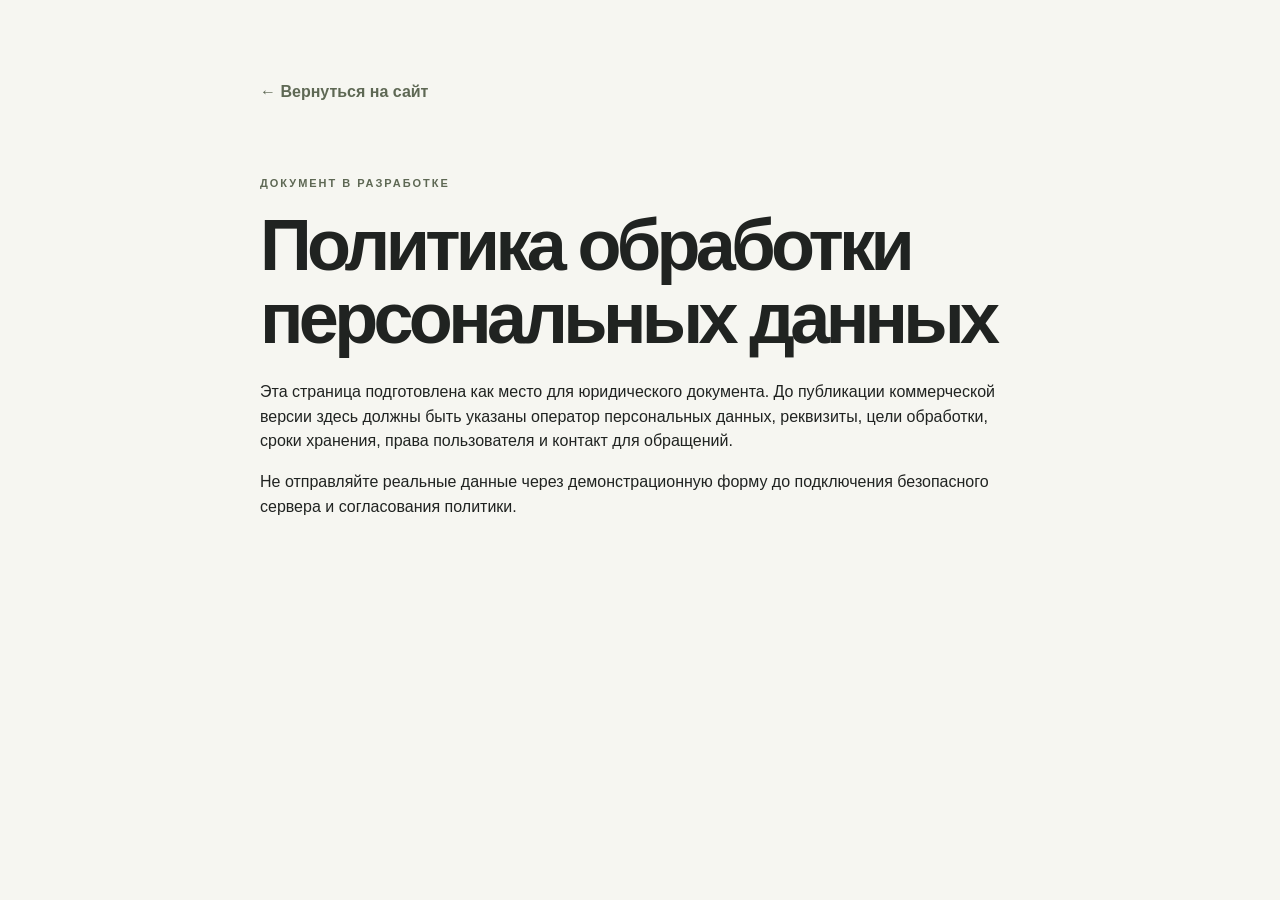
==== privacy.html @ ae1fdbef "Create architectural SIP house landing page" ====
<!doctype html><html lang="ru"><head><meta charset="UTF-8" /><meta name="viewport" content="width=device-width, initial-scale=1.0" /><title>Политика обработки данных — На Уровне MSK</title><link rel="stylesheet" href="style.css" /></head><body><main class="section-light" style="min-height:100vh;padding:70px 0"><div class="container" style="max-width:760px"><a class="text-link" href="index.html">← Вернуться на сайт</a><p class="eyebrow eyebrow-dark" style="margin-top:70px">ДОКУМЕНТ В РАЗРАБОТКЕ</p><h1 style="font-size:clamp(2.2rem,6vw,4.5rem)">Политика обработки персональных данных</h1><p>Эта страница подготовлена как место для юридического документа. До публикации коммерческой версии здесь должны быть указаны оператор персональных данных, реквизиты, цели обработки, сроки хранения, права пользователя и контакт для обращений.</p><p>Не отправляйте реальные данные через демонстрационную форму до подключения безопасного сервера и согласования политики.</p></div></main></body></html>
---- style.css ----
:root{--ink:#202321;--muted:#66706a;--paper:#f6f6f1;--sand:#e8e1d3;--olive:#7c876c;--olive-dark:#5e6854;--line:#d9ddd5;--dark:#202623}*{box-sizing:border-box}html{scroll-behavior:smooth}body{margin:0;color:var(--ink);background:var(--paper);font-family:'DM Sans',Arial,sans-serif;font-size:16px;line-height:1.55}a{color:inherit;text-decoration:none}button,input{font:inherit}button{cursor:pointer}h1,h2,h3,p{margin-top:0}h1,h2,h3,.brand strong{font-family:Manrope,Arial,sans-serif}h1{max-width:760px;margin-bottom:24px;font-size:clamp(2.65rem,6vw,5.8rem);line-height:1.02;letter-spacing:-.065em}h2{margin-bottom:18px;font-size:clamp(2rem,4vw,3.7rem);line-height:1.05;letter-spacing:-.055em}h3{margin-bottom:9px;line-height:1.2}.container{width:min(1160px,calc(100% - 48px));margin:auto}.site-header{position:sticky;top:0;z-index:10;background:rgba(246,246,241,.9);border-bottom:1px solid rgba(217,221,213,.75);backdrop-filter:blur(16px)}.header-inner{display:flex;align-items:center;gap:25px;min-height:78px}.brand{display:flex;align-items:center;gap:11px;margin-right:auto}.brand-mark{display:grid;place-items:center;width:38px;height:38px;border-radius:11px;background:var(--dark);color:#d9e0c9;font:800 20px Manrope}.brand strong{display:block;font-size:15px;letter-spacing:-.03em}.brand small{display:block;color:var(--muted);font-size:10px;letter-spacing:.08em;text-transform:uppercase}.main-nav{display:flex;align-items:center;gap:22px;color:#56615b;font-size:13px}.main-nav a{transition:color .2s}.main-nav a:hover{color:var(--ink)}.nav-phone{font-weight:700;color:var(--ink)!important}.button{display:inline-flex;align-items:center;justify-content:center;gap:12px;border:1px solid transparent;border-radius:999px;padding:15px 23px;font-weight:700;font-size:14px;transition:transform .2s,background .2s,color .2s}.button:hover{transform:translateY(-2px)}.button-small{padding:11px 15px;font-size:12px}.button-primary{background:var(--olive);color:#fff}.button-primary:hover{background:var(--olive-dark)}.button-ghost{border-color:rgba(255,255,255,.34);color:#fff}.button-ghost:hover{background:#fff;color:var(--dark)}.button-dark{background:var(--dark);color:#fff}.button-dark:hover{background:#3d4a43}.button-back{border:0;background:transparent;color:var(--muted);padding:12px 4px}.menu-toggle{display:none;border:0;background:none;color:var(--ink);font-weight:700}.section-dark{color:#f9fbf4;background:var(--dark)}.section-light{background:var(--paper)}.section-sand{background:var(--sand)}section{padding:110px 0}.eyebrow{margin-bottom:17px;color:#bdc9a8;font-size:11px;font-weight:700;letter-spacing:.18em}.eyebrow-dark{color:var(--olive-dark)}.hero{padding:70px 0 64px;overflow:hidden}.hero-grid{display:grid;grid-template-columns:minmax(0,1fr) minmax(360px,.86fr);align-items:center;gap:65px}.hero-text{max-width:550px;color:#bfc8c0;font-size:18px}.hero-actions{display:flex;flex-wrap:wrap;gap:12px;margin:34px 0 45px}.hero-notes{display:flex;flex-wrap:wrap;gap:18px;color:#c4cdc3;font-size:12px}.hero-notes span{display:flex;align-items:center;gap:8px}.hero-notes i{display:grid;place-items:center;width:27px;height:27px;border:1px solid #69736d;border-radius:50%;color:#dbe2c9;font-style:normal;font-size:10px}.hero-art{position:relative;min-height:515px;border-radius:27px;background:linear-gradient(135deg,#9ba895 0%,#d8d9c8 55%,#ece7d8 100%);overflow:hidden}.sun{position:absolute;top:60px;right:66px;width:120px;height:120px;border-radius:50%;background:#d9c78f;opacity:.75}.ground{position:absolute;right:-15%;bottom:-15%;width:135%;height:54%;background:#6b7865;transform:rotate(-9deg)}.house{position:absolute;z-index:1;background:#f2efe5;box-shadow:17px 16px 0 rgba(48,61,51,.12)}.house span{position:absolute;display:block;background:#7d8e7c}.house-back{right:32px;bottom:170px;width:210px;height:135px;transform:skewY(-10deg)}.house-back:before{content:"";position:absolute;top:-63px;left:-13px;border-left:125px solid transparent;border-right:125px solid transparent;border-bottom:75px solid #4d5b50}.house-back span:first-child{width:42px;height:70px;left:28px;bottom:0;background:#7f947d}.house-back span:last-child{width:49px;height:48px;right:30px;bottom:22px;background:#6c7d71}.house-front{left:34px;bottom:107px;width:300px;height:190px;transform:skewY(-8deg)}.house-front:before{content:"";position:absolute;top:-91px;left:-26px;border-left:176px solid transparent;border-right:176px solid transparent;border-bottom:105px solid #39473d}.house-front span:first-child{left:32px;bottom:26px;width:84px;height:87px;background:#6e826d;border:10px solid #efece1}.house-front span:nth-child(2){right:37px;bottom:23px;width:57px;height:112px;background:#b6a98c}.house-front span:last-child{left:145px;bottom:0;width:47px;height:82px;background:#536356}.art-caption{position:absolute;z-index:2;bottom:26px;left:28px;color:#eff2e7;font-size:11px;letter-spacing:.08em;text-transform:uppercase}.art-caption b{color:#fff;font-size:14px;letter-spacing:0;text-transform:none}.intro-grid,.section-head,.calculator-grid,.tech-grid,.faq-grid,.final-grid{display:grid;grid-template-columns:1fr 1fr;gap:80px}.intro-grid{align-items:end}.intro-lead{max-width:470px;color:var(--muted);font-size:20px;line-height:1.5}.text-link{display:inline-flex;gap:12px;margin-top:10px;color:var(--olive-dark);font-weight:700}.section-head{align-items:end;margin-bottom:42px}.section-note{max-width:390px;margin-bottom:0;color:var(--muted);font-size:14px}.filter-bar{display:flex;flex-wrap:wrap;gap:8px;margin-bottom:24px}.filter{border:1px solid var(--line);border-radius:999px;padding:10px 15px;background:transparent;color:var(--muted);font-size:13px}.filter.active,.filter:hover{border-color:var(--dark);background:var(--dark);color:#fff}.project-grid{display:grid;grid-template-columns:repeat(3,1fr);gap:18px}.project-card{border:1px solid var(--line);border-radius:18px;overflow:hidden;background:#fdfdf9}.project-card.is-hidden{display:none}.project-visual{position:relative;height:270px;overflow:hidden}.visual-a{background:linear-gradient(140deg,#bac5ae,#dfe4d8)}.visual-b{background:linear-gradient(140deg,#c9c0aa,#e4ded1)}.visual-c{background:linear-gradient(140deg,#aeb9b7,#d7ddd3)}.visual-label{position:absolute;z-index:2;top:18px;left:19px;color:#314036;font-size:10px;font-weight:700;letter-spacing:.12em;text-transform:uppercase}.mini-house{position:absolute;right:27px;bottom:18px;width:200px;height:130px;background:#eeeadd;box-shadow:13px 12px 0 rgba(47,62,51,.1)}.mini-house:before{content:"";position:absolute;left:-18px;top:-57px;border-left:118px solid transparent;border-right:118px solid transparent;border-bottom:68px solid #566556}.mini-house b{position:absolute;bottom:0;left:26px;width:51px;height:68px;background:#839680;border:8px solid #ede9dc}.mini-house i{position:absolute;right:25px;bottom:20px;width:50px;height:48px;background:#c4b69b}.visual-b .mini-house:before{border-bottom-color:#8d7764}.visual-c .mini-house:before{border-bottom-color:#475b5a}.project-body{padding:21px}.project-meta{display:flex;gap:13px;margin-bottom:10px;color:var(--olive-dark);font-size:11px;font-weight:700;text-transform:uppercase}.project-body p{min-height:69px;color:var(--muted);font-size:14px}.outline-button{border:1px solid var(--line);border-radius:999px;padding:10px 14px;background:transparent;color:var(--ink);font-size:13px;font-weight:700}.outline-button:hover{border-color:var(--ink);background:var(--ink);color:#fff}.catalog-hint{margin:23px 0 0;color:#7b8178;font-size:12px}.calculator-grid{align-items:start;gap:90px}.calculator-intro>p:not(.eyebrow){max-width:450px;color:#60665d;font-size:17px}.trust-line{display:flex;align-items:center;gap:10px;margin-top:35px;color:#68705f;font-size:13px}.trust-icon{display:grid;place-items:center;width:25px;height:25px;border-radius:50%;background:var(--olive);color:#fff}.quiz-card{padding:29px;border-radius:22px;background:#fbfbf7;box-shadow:0 20px 55px rgba(71,71,54,.11)}.quiz-top{display:flex;justify-content:space-between;margin-bottom:12px;color:#7c827a;font-size:12px;font-weight:700}.progress{height:4px;margin-bottom:34px;border-radius:4px;background:#e4e6dc}.progress span{display:block;width:16.66%;height:100%;border-radius:4px;background:var(--olive);transition:width .3s}.quiz-step{display:none;border:0;padding:0;margin:0}.quiz-step.active{display:block;animation:fade .25s ease}.quiz-step legend{margin-bottom:23px;font:700 clamp(1.3rem,2.5vw,1.65rem) Manrope;letter-spacing:-.04em}.choice-grid{display:grid;grid-template-columns:repeat(2,1fr);gap:9px}.choice-grid label{position:relative}.choice-grid input{position:absolute;opacity:0}.choice-grid span{display:block;padding:15px;border:1px solid var(--line);border-radius:12px;color:#59625a;font-size:13px;cursor:pointer}.choice-grid input:checked+span,.choice-grid span:hover{border-color:var(--olive);background:#eef1e8;color:var(--ink)}.field-label{display:block;margin:0 0 6px;color:#687069;font-size:12px}.field{width:100%;margin-bottom:15px;border:1px solid var(--line);border-radius:11px;padding:13px;background:#fff;outline:none}.field:focus{border-color:var(--olive);box-shadow:0 0 0 3px #e3e9da}.consent{display:flex;gap:8px;color:#737b71;font-size:11px}.consent input{margin-top:3px;accent-color:var(--olive)}.quiz-actions{display:flex;align-items:center;gap:15px;margin-top:28px}.quiz-error{min-height:17px;margin:13px 0 0;color:#a14636;font-size:12px}.form-note{display:none;margin-top:17px;padding:13px;border-radius:10px;background:#e8efdf;color:#526447;font-size:12px}.advantage-grid{display:grid;grid-template-columns:repeat(3,1fr);gap:18px}.advantages{padding-bottom:115px}.advantages .section-note{color:#b9c2b8}.advantage-grid article{padding:28px 0;border-top:1px solid #58635a}.advantage-grid article>span{color:#bccba4;font-size:12px;font-weight:700}.advantage-grid h3{margin-top:49px;font-size:22px}.advantage-grid p{max-width:290px;color:#b8c1b8;font-size:14px}.tech-grid{align-items:center}.tech-visual{position:relative;min-height:415px;border-radius:24px;background:#dbe0d4;overflow:hidden}.tech-visual:before{content:"";position:absolute;left:12%;bottom:-31%;width:80%;height:80%;border-radius:50%;background:#c2ccb7}.panel-stack{position:absolute;z-index:1;top:102px;left:21%;width:56%;height:160px;transform:skewY(-9deg) rotate(-5deg)}.panel-stack span{position:absolute;left:0;width:100%;height:100%;border:11px solid #f4f0e2;background:#879b81;box-shadow:12px 12px 0 rgba(72,86,73,.15)}.panel-stack span:nth-child(2){left:18px;top:18px;background:#e1d6bc;z-index:-1}.panel-stack span:nth-child(3){left:36px;top:36px;background:#73846f;z-index:-2}.tech-visual p{position:absolute;z-index:2;bottom:24px;left:27px;color:#4d5f4e;font-size:11px;text-transform:uppercase;letter-spacing:.12em}.tech-visual p b{font-size:15px;letter-spacing:0;text-transform:none}.tech-copy>p:not(.eyebrow){max-width:510px;color:var(--muted);font-size:17px}.tech-list{margin-top:30px}.tech-list>div{display:flex;gap:18px;padding:17px 0;border-top:1px solid var(--line)}.tech-list b{color:var(--olive-dark);font-size:12px}.tech-list span{display:grid;gap:3px;color:var(--muted);font-size:13px}.tech-list strong{color:var(--ink)}.step-list{display:grid;grid-template-columns:repeat(3,1fr);gap:0;border-top:1px solid var(--line)}.step-list li{display:flex;gap:15px;min-height:150px;padding:24px 25px 24px 0;border-bottom:1px solid var(--line);list-style:none}.step-list span{color:var(--olive-dark);font-size:12px;font-weight:700}.step-list h3{font-size:18px}.step-list p{margin:0;color:var(--muted);font-size:13px}.faq-grid{align-items:start}.faq-grid>div>p:not(.eyebrow){max-width:400px;color:#686f66}.accordion details{border-top:1px solid #c9c8bc;padding:20px 0}.accordion details:last-child{border-bottom:1px solid #c9c8bc}.accordion summary{cursor:pointer;font:700 17px Manrope;list-style:none}.accordion summary::-webkit-details-marker{display:none}.accordion summary:after{float:right;content:'+';font-size:22px;font-weight:400;color:var(--olive-dark)}.accordion details[open] summary:after{content:'−'}.accordion details p{max-width:590px;margin:13px 25px 0 0;color:#656c62;font-size:14px}.final-cta{padding:75px 0}.final-grid{align-items:center}.final-grid h2{max-width:700px}.final-grid .button{justify-self:end}.site-footer{padding:66px 0 23px;background:#151a17;color:#e8eee5}.footer-grid{display:grid;grid-template-columns:1.5fr .7fr .9fr;gap:70px;padding-bottom:55px}.brand-footer{margin-bottom:20px}.footer-note{max-width:320px;margin:0;color:#89938b;font-size:12px}.footer-title{margin-bottom:15px;color:#aab7a7;font-size:11px;font-weight:700;letter-spacing:.1em;text-transform:uppercase}.footer-grid>div>a:not(.brand){display:block;margin:8px 0;color:#d6ddd4;font-size:13px}.footer-bottom{display:flex;justify-content:space-between;padding-top:20px;border-top:1px solid #344139;color:#7f8c81;font-size:11px}.modal{position:fixed;z-index:30;inset:0;display:none;place-items:center;padding:24px;background:rgba(25,31,27,.7)}.modal.open{display:grid}.modal-panel{position:relative;width:min(100%,500px);padding:43px;border-radius:20px;background:var(--paper);box-shadow:0 20px 80px #1118}.modal-panel p:not(.eyebrow){color:var(--muted);font-size:15px}.modal-close{position:absolute;top:13px;right:17px;border:0;background:none;color:var(--muted);font-size:30px}.modal:target{display:grid}@keyframes fade{from{opacity:0;transform:translateY(5px)}to{opacity:1;transform:none}}@media(max-width:900px){.main-nav{gap:13px}.main-nav a{font-size:12px}.header-cta{display:none}.hero-grid,.intro-grid,.section-head,.calculator-grid,.tech-grid,.faq-grid,.final-grid{grid-template-columns:1fr;gap:35px}.hero{padding-top:55px}.hero-art{min-height:410px}.project-grid{grid-template-columns:repeat(2,1fr)}.project-card:last-child{grid-column:span 2}.advantage-grid{grid-template-columns:1fr 1fr}.step-list{grid-template-columns:1fr 1fr}.footer-grid{grid-template-columns:1.2fr 1fr 1fr;gap:30px}.final-grid .button{justify-self:start}}@media(max-width:650px){.container{width:min(100% - 32px,1160px)}section{padding:75px 0}.header-inner{min-height:66px}.menu-toggle{display:block;order:3}.main-nav{position:absolute;display:none;top:66px;left:0;right:0;flex-direction:column;align-items:stretch;gap:0;padding:10px 16px 17px;border-bottom:1px solid var(--line);background:var(--paper)}.main-nav.open{display:flex}.main-nav a{padding:12px 0}.hero{padding:43px 0 32px}.hero-grid{gap:30px}.hero-text{font-size:16px}.hero-actions{margin:28px 0 32px}.hero-actions .button{width:100%}.hero-art{min-height:340px}.house-front{left:15px;bottom:77px;transform:scale(.76) skewY(-8deg);transform-origin:left bottom}.house-back{right:0;bottom:126px;transform:scale(.68) skewY(-10deg);transform-origin:right bottom}.art-caption{left:18px;bottom:18px}.intro-lead{font-size:17px}.section-head{gap:15px;margin-bottom:28px}.project-grid{grid-template-columns:1fr}.project-card:last-child{grid-column:auto}.project-visual{height:235px}.choice-grid{grid-template-columns:1fr}.quiz-card{padding:22px}.advantage-grid,.step-list{grid-template-columns:1fr}.advantage-grid article h3{margin-top:25px}.step-list li{min-height:auto;padding:19px 0}.tech-visual{min-height:300px}.footer-grid{grid-template-columns:1fr 1fr;gap:30px}.footer-grid>div:first-child{grid-column:span 2}.footer-bottom{display:grid;gap:8px}.modal-panel{padding:31px 24px}}
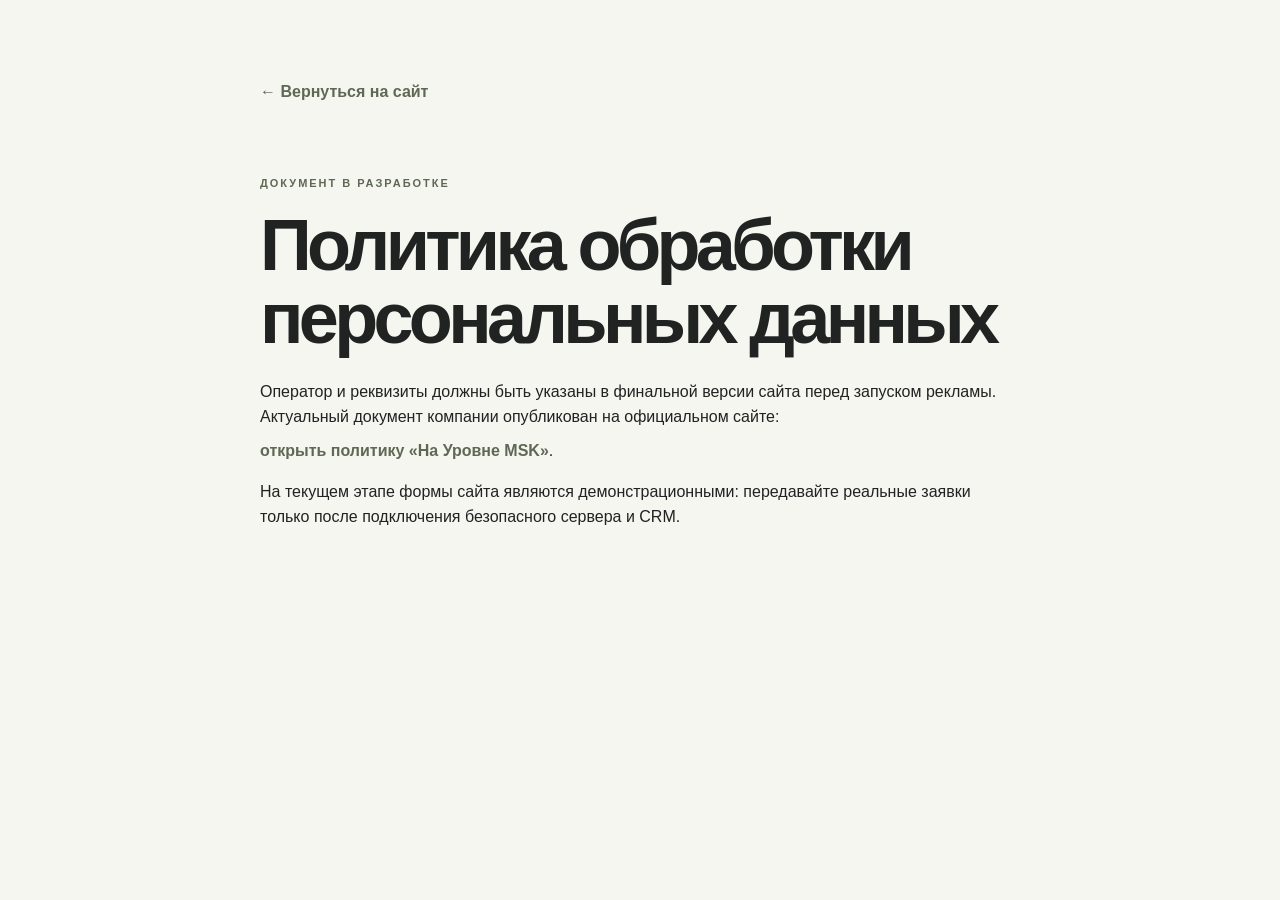
==== commit 3028b369: "Use verified company details and refine hero message" ====
--- a/privacy.html
+++ b/privacy.html
@@ -1 +1 @@
-<!doctype html><html lang="ru"><head><meta charset="UTF-8" /><meta name="viewport" content="width=device-width, initial-scale=1.0" /><title>Политика обработки данных — На Уровне MSK</title><link rel="stylesheet" href="style.css" /></head><body><main class="section-light" style="min-height:100vh;padding:70px 0"><div class="container" style="max-width:760px"><a class="text-link" href="index.html">← Вернуться на сайт</a><p class="eyebrow eyebrow-dark" style="margin-top:70px">ДОКУМЕНТ В РАЗРАБОТКЕ</p><h1 style="font-size:clamp(2.2rem,6vw,4.5rem)">Политика обработки персональных данных</h1><p>Эта страница подготовлена как место для юридического документа. До публикации коммерческой версии здесь должны быть указаны оператор персональных данных, реквизиты, цели обработки, сроки хранения, права пользователя и контакт для обращений.</p><p>Не отправляйте реальные данные через демонстрационную форму до подключения безопасного сервера и согласования политики.</p></div></main></body></html>
+<!doctype html><html lang="ru"><head><meta charset="UTF-8" /><meta name="viewport" content="width=device-width, initial-scale=1.0" /><title>Политика обработки данных — На Уровне MSK</title><link rel="stylesheet" href="style.css" /></head><body><main class="section-light" style="min-height:100vh;padding:70px 0"><div class="container" style="max-width:760px"><a class="text-link" href="index.html">← Вернуться на сайт</a><p class="eyebrow eyebrow-dark" style="margin-top:70px">ДОКУМЕНТ В РАЗРАБОТКЕ</p><h1 style="font-size:clamp(2.2rem,6vw,4.5rem)">Политика обработки персональных данных</h1><p>Оператор и реквизиты должны быть указаны в финальной версии сайта перед запуском рекламы. Актуальный документ компании опубликован на официальном сайте: <a class="text-link" href="https://naurovne.msk.ru/politika">открыть политику «На Уровне MSK»</a>.</p><p>На текущем этапе формы сайта являются демонстрационными: передавайте реальные заявки только после подключения безопасного сервера и CRM.</p></div></main></body></html>
--- a/style.css
+++ b/style.css
@@ -1 +1 @@
-:root{--ink:#202321;--muted:#66706a;--paper:#f6f6f1;--sand:#e8e1d3;--olive:#7c876c;--olive-dark:#5e6854;--line:#d9ddd5;--dark:#202623}*{box-sizing:border-box}html{scroll-behavior:smooth}body{margin:0;color:var(--ink);background:var(--paper);font-family:'DM Sans',Arial,sans-serif;font-size:16px;line-height:1.55}a{color:inherit;text-decoration:none}button,input{font:inherit}button{cursor:pointer}h1,h2,h3,p{margin-top:0}h1,h2,h3,.brand strong{font-family:Manrope,Arial,sans-serif}h1{max-width:760px;margin-bottom:24px;font-size:clamp(2.65rem,6vw,5.8rem);line-height:1.02;letter-spacing:-.065em}h2{margin-bottom:18px;font-size:clamp(2rem,4vw,3.7rem);line-height:1.05;letter-spacing:-.055em}h3{margin-bottom:9px;line-height:1.2}.container{width:min(1160px,calc(100% - 48px));margin:auto}.site-header{position:sticky;top:0;z-index:10;background:rgba(246,246,241,.9);border-bottom:1px solid rgba(217,221,213,.75);backdrop-filter:blur(16px)}.header-inner{display:flex;align-items:center;gap:25px;min-height:78px}.brand{display:flex;align-items:center;gap:11px;margin-right:auto}.brand-mark{display:grid;place-items:center;width:38px;height:38px;border-radius:11px;background:var(--dark);color:#d9e0c9;font:800 20px Manrope}.brand strong{display:block;font-size:15px;letter-spacing:-.03em}.brand small{display:block;color:var(--muted);font-size:10px;letter-spacing:.08em;text-transform:uppercase}.main-nav{display:flex;align-items:center;gap:22px;color:#56615b;font-size:13px}.main-nav a{transition:color .2s}.main-nav a:hover{color:var(--ink)}.nav-phone{font-weight:700;color:var(--ink)!important}.button{display:inline-flex;align-items:center;justify-content:center;gap:12px;border:1px solid transparent;border-radius:999px;padding:15px 23px;font-weight:700;font-size:14px;transition:transform .2s,background .2s,color .2s}.button:hover{transform:translateY(-2px)}.button-small{padding:11px 15px;font-size:12px}.button-primary{background:var(--olive);color:#fff}.button-primary:hover{background:var(--olive-dark)}.button-ghost{border-color:rgba(255,255,255,.34);color:#fff}.button-ghost:hover{background:#fff;color:var(--dark)}.button-dark{background:var(--dark);color:#fff}.button-dark:hover{background:#3d4a43}.button-back{border:0;background:transparent;color:var(--muted);padding:12px 4px}.menu-toggle{display:none;border:0;background:none;color:var(--ink);font-weight:700}.section-dark{color:#f9fbf4;background:var(--dark)}.section-light{background:var(--paper)}.section-sand{background:var(--sand)}section{padding:110px 0}.eyebrow{margin-bottom:17px;color:#bdc9a8;font-size:11px;font-weight:700;letter-spacing:.18em}.eyebrow-dark{color:var(--olive-dark)}.hero{padding:70px 0 64px;overflow:hidden}.hero-grid{display:grid;grid-template-columns:minmax(0,1fr) minmax(360px,.86fr);align-items:center;gap:65px}.hero-text{max-width:550px;color:#bfc8c0;font-size:18px}.hero-actions{display:flex;flex-wrap:wrap;gap:12px;margin:34px 0 45px}.hero-notes{display:flex;flex-wrap:wrap;gap:18px;color:#c4cdc3;font-size:12px}.hero-notes span{display:flex;align-items:center;gap:8px}.hero-notes i{display:grid;place-items:center;width:27px;height:27px;border:1px solid #69736d;border-radius:50%;color:#dbe2c9;font-style:normal;font-size:10px}.hero-art{position:relative;min-height:515px;border-radius:27px;background:linear-gradient(135deg,#9ba895 0%,#d8d9c8 55%,#ece7d8 100%);overflow:hidden}.sun{position:absolute;top:60px;right:66px;width:120px;height:120px;border-radius:50%;background:#d9c78f;opacity:.75}.ground{position:absolute;right:-15%;bottom:-15%;width:135%;height:54%;background:#6b7865;transform:rotate(-9deg)}.house{position:absolute;z-index:1;background:#f2efe5;box-shadow:17px 16px 0 rgba(48,61,51,.12)}.house span{position:absolute;display:block;background:#7d8e7c}.house-back{right:32px;bottom:170px;width:210px;height:135px;transform:skewY(-10deg)}.house-back:before{content:"";position:absolute;top:-63px;left:-13px;border-left:125px solid transparent;border-right:125px solid transparent;border-bottom:75px solid #4d5b50}.house-back span:first-child{width:42px;height:70px;left:28px;bottom:0;background:#7f947d}.house-back span:last-child{width:49px;height:48px;right:30px;bottom:22px;background:#6c7d71}.house-front{left:34px;bottom:107px;width:300px;height:190px;transform:skewY(-8deg)}.house-front:before{content:"";position:absolute;top:-91px;left:-26px;border-left:176px solid transparent;border-right:176px solid transparent;border-bottom:105px solid #39473d}.house-front span:first-child{left:32px;bottom:26px;width:84px;height:87px;background:#6e826d;border:10px solid #efece1}.house-front span:nth-child(2){right:37px;bottom:23px;width:57px;height:112px;background:#b6a98c}.house-front span:last-child{left:145px;bottom:0;width:47px;height:82px;background:#536356}.art-caption{position:absolute;z-index:2;bottom:26px;left:28px;color:#eff2e7;font-size:11px;letter-spacing:.08em;text-transform:uppercase}.art-caption b{color:#fff;font-size:14px;letter-spacing:0;text-transform:none}.intro-grid,.section-head,.calculator-grid,.tech-grid,.faq-grid,.final-grid{display:grid;grid-template-columns:1fr 1fr;gap:80px}.intro-grid{align-items:end}.intro-lead{max-width:470px;color:var(--muted);font-size:20px;line-height:1.5}.text-link{display:inline-flex;gap:12px;margin-top:10px;color:var(--olive-dark);font-weight:700}.section-head{align-items:end;margin-bottom:42px}.section-note{max-width:390px;margin-bottom:0;color:var(--muted);font-size:14px}.filter-bar{display:flex;flex-wrap:wrap;gap:8px;margin-bottom:24px}.filter{border:1px solid var(--line);border-radius:999px;padding:10px 15px;background:transparent;color:var(--muted);font-size:13px}.filter.active,.filter:hover{border-color:var(--dark);background:var(--dark);color:#fff}.project-grid{display:grid;grid-template-columns:repeat(3,1fr);gap:18px}.project-card{border:1px solid var(--line);border-radius:18px;overflow:hidden;background:#fdfdf9}.project-card.is-hidden{display:none}.project-visual{position:relative;height:270px;overflow:hidden}.visual-a{background:linear-gradient(140deg,#bac5ae,#dfe4d8)}.visual-b{background:linear-gradient(140deg,#c9c0aa,#e4ded1)}.visual-c{background:linear-gradient(140deg,#aeb9b7,#d7ddd3)}.visual-label{position:absolute;z-index:2;top:18px;left:19px;color:#314036;font-size:10px;font-weight:700;letter-spacing:.12em;text-transform:uppercase}.mini-house{position:absolute;right:27px;bottom:18px;width:200px;height:130px;background:#eeeadd;box-shadow:13px 12px 0 rgba(47,62,51,.1)}.mini-house:before{content:"";position:absolute;left:-18px;top:-57px;border-left:118px solid transparent;border-right:118px solid transparent;border-bottom:68px solid #566556}.mini-house b{position:absolute;bottom:0;left:26px;width:51px;height:68px;background:#839680;border:8px solid #ede9dc}.mini-house i{position:absolute;right:25px;bottom:20px;width:50px;height:48px;background:#c4b69b}.visual-b .mini-house:before{border-bottom-color:#8d7764}.visual-c .mini-house:before{border-bottom-color:#475b5a}.project-body{padding:21px}.project-meta{display:flex;gap:13px;margin-bottom:10px;color:var(--olive-dark);font-size:11px;font-weight:700;text-transform:uppercase}.project-body p{min-height:69px;color:var(--muted);font-size:14px}.outline-button{border:1px solid var(--line);border-radius:999px;padding:10px 14px;background:transparent;color:var(--ink);font-size:13px;font-weight:700}.outline-button:hover{border-color:var(--ink);background:var(--ink);color:#fff}.catalog-hint{margin:23px 0 0;color:#7b8178;font-size:12px}.calculator-grid{align-items:start;gap:90px}.calculator-intro>p:not(.eyebrow){max-width:450px;color:#60665d;font-size:17px}.trust-line{display:flex;align-items:center;gap:10px;margin-top:35px;color:#68705f;font-size:13px}.trust-icon{display:grid;place-items:center;width:25px;height:25px;border-radius:50%;background:var(--olive);color:#fff}.quiz-card{padding:29px;border-radius:22px;background:#fbfbf7;box-shadow:0 20px 55px rgba(71,71,54,.11)}.quiz-top{display:flex;justify-content:space-between;margin-bottom:12px;color:#7c827a;font-size:12px;font-weight:700}.progress{height:4px;margin-bottom:34px;border-radius:4px;background:#e4e6dc}.progress span{display:block;width:16.66%;height:100%;border-radius:4px;background:var(--olive);transition:width .3s}.quiz-step{display:none;border:0;padding:0;margin:0}.quiz-step.active{display:block;animation:fade .25s ease}.quiz-step legend{margin-bottom:23px;font:700 clamp(1.3rem,2.5vw,1.65rem) Manrope;letter-spacing:-.04em}.choice-grid{display:grid;grid-template-columns:repeat(2,1fr);gap:9px}.choice-grid label{position:relative}.choice-grid input{position:absolute;opacity:0}.choice-grid span{display:block;padding:15px;border:1px solid var(--line);border-radius:12px;color:#59625a;font-size:13px;cursor:pointer}.choice-grid input:checked+span,.choice-grid span:hover{border-color:var(--olive);background:#eef1e8;color:var(--ink)}.field-label{display:block;margin:0 0 6px;color:#687069;font-size:12px}.field{width:100%;margin-bottom:15px;border:1px solid var(--line);border-radius:11px;padding:13px;background:#fff;outline:none}.field:focus{border-color:var(--olive);box-shadow:0 0 0 3px #e3e9da}.consent{display:flex;gap:8px;color:#737b71;font-size:11px}.consent input{margin-top:3px;accent-color:var(--olive)}.quiz-actions{display:flex;align-items:center;gap:15px;margin-top:28px}.quiz-error{min-height:17px;margin:13px 0 0;color:#a14636;font-size:12px}.form-note{display:none;margin-top:17px;padding:13px;border-radius:10px;background:#e8efdf;color:#526447;font-size:12px}.advantage-grid{display:grid;grid-template-columns:repeat(3,1fr);gap:18px}.advantages{padding-bottom:115px}.advantages .section-note{color:#b9c2b8}.advantage-grid article{padding:28px 0;border-top:1px solid #58635a}.advantage-grid article>span{color:#bccba4;font-size:12px;font-weight:700}.advantage-grid h3{margin-top:49px;font-size:22px}.advantage-grid p{max-width:290px;color:#b8c1b8;font-size:14px}.tech-grid{align-items:center}.tech-visual{position:relative;min-height:415px;border-radius:24px;background:#dbe0d4;overflow:hidden}.tech-visual:before{content:"";position:absolute;left:12%;bottom:-31%;width:80%;height:80%;border-radius:50%;background:#c2ccb7}.panel-stack{position:absolute;z-index:1;top:102px;left:21%;width:56%;height:160px;transform:skewY(-9deg) rotate(-5deg)}.panel-stack span{position:absolute;left:0;width:100%;height:100%;border:11px solid #f4f0e2;background:#879b81;box-shadow:12px 12px 0 rgba(72,86,73,.15)}.panel-stack span:nth-child(2){left:18px;top:18px;background:#e1d6bc;z-index:-1}.panel-stack span:nth-child(3){left:36px;top:36px;background:#73846f;z-index:-2}.tech-visual p{position:absolute;z-index:2;bottom:24px;left:27px;color:#4d5f4e;font-size:11px;text-transform:uppercase;letter-spacing:.12em}.tech-visual p b{font-size:15px;letter-spacing:0;text-transform:none}.tech-copy>p:not(.eyebrow){max-width:510px;color:var(--muted);font-size:17px}.tech-list{margin-top:30px}.tech-list>div{display:flex;gap:18px;padding:17px 0;border-top:1px solid var(--line)}.tech-list b{color:var(--olive-dark);font-size:12px}.tech-list span{display:grid;gap:3px;color:var(--muted);font-size:13px}.tech-list strong{color:var(--ink)}.step-list{display:grid;grid-template-columns:repeat(3,1fr);gap:0;border-top:1px solid var(--line)}.step-list li{display:flex;gap:15px;min-height:150px;padding:24px 25px 24px 0;border-bottom:1px solid var(--line);list-style:none}.step-list span{color:var(--olive-dark);font-size:12px;font-weight:700}.step-list h3{font-size:18px}.step-list p{margin:0;color:var(--muted);font-size:13px}.faq-grid{align-items:start}.faq-grid>div>p:not(.eyebrow){max-width:400px;color:#686f66}.accordion details{border-top:1px solid #c9c8bc;padding:20px 0}.accordion details:last-child{border-bottom:1px solid #c9c8bc}.accordion summary{cursor:pointer;font:700 17px Manrope;list-style:none}.accordion summary::-webkit-details-marker{display:none}.accordion summary:after{float:right;content:'+';font-size:22px;font-weight:400;color:var(--olive-dark)}.accordion details[open] summary:after{content:'−'}.accordion details p{max-width:590px;margin:13px 25px 0 0;color:#656c62;font-size:14px}.final-cta{padding:75px 0}.final-grid{align-items:center}.final-grid h2{max-width:700px}.final-grid .button{justify-self:end}.site-footer{padding:66px 0 23px;background:#151a17;color:#e8eee5}.footer-grid{display:grid;grid-template-columns:1.5fr .7fr .9fr;gap:70px;padding-bottom:55px}.brand-footer{margin-bottom:20px}.footer-note{max-width:320px;margin:0;color:#89938b;font-size:12px}.footer-title{margin-bottom:15px;color:#aab7a7;font-size:11px;font-weight:700;letter-spacing:.1em;text-transform:uppercase}.footer-grid>div>a:not(.brand){display:block;margin:8px 0;color:#d6ddd4;font-size:13px}.footer-bottom{display:flex;justify-content:space-between;padding-top:20px;border-top:1px solid #344139;color:#7f8c81;font-size:11px}.modal{position:fixed;z-index:30;inset:0;display:none;place-items:center;padding:24px;background:rgba(25,31,27,.7)}.modal.open{display:grid}.modal-panel{position:relative;width:min(100%,500px);padding:43px;border-radius:20px;background:var(--paper);box-shadow:0 20px 80px #1118}.modal-panel p:not(.eyebrow){color:var(--muted);font-size:15px}.modal-close{position:absolute;top:13px;right:17px;border:0;background:none;color:var(--muted);font-size:30px}.modal:target{display:grid}@keyframes fade{from{opacity:0;transform:translateY(5px)}to{opacity:1;transform:none}}@media(max-width:900px){.main-nav{gap:13px}.main-nav a{font-size:12px}.header-cta{display:none}.hero-grid,.intro-grid,.section-head,.calculator-grid,.tech-grid,.faq-grid,.final-grid{grid-template-columns:1fr;gap:35px}.hero{padding-top:55px}.hero-art{min-height:410px}.project-grid{grid-template-columns:repeat(2,1fr)}.project-card:last-child{grid-column:span 2}.advantage-grid{grid-template-columns:1fr 1fr}.step-list{grid-template-columns:1fr 1fr}.footer-grid{grid-template-columns:1.2fr 1fr 1fr;gap:30px}.final-grid .button{justify-self:start}}@media(max-width:650px){.container{width:min(100% - 32px,1160px)}section{padding:75px 0}.header-inner{min-height:66px}.menu-toggle{display:block;order:3}.main-nav{position:absolute;display:none;top:66px;left:0;right:0;flex-direction:column;align-items:stretch;gap:0;padding:10px 16px 17px;border-bottom:1px solid var(--line);background:var(--paper)}.main-nav.open{display:flex}.main-nav a{padding:12px 0}.hero{padding:43px 0 32px}.hero-grid{gap:30px}.hero-text{font-size:16px}.hero-actions{margin:28px 0 32px}.hero-actions .button{width:100%}.hero-art{min-height:340px}.house-front{left:15px;bottom:77px;transform:scale(.76) skewY(-8deg);transform-origin:left bottom}.house-back{right:0;bottom:126px;transform:scale(.68) skewY(-10deg);transform-origin:right bottom}.art-caption{left:18px;bottom:18px}.intro-lead{font-size:17px}.section-head{gap:15px;margin-bottom:28px}.project-grid{grid-template-columns:1fr}.project-card:last-child{grid-column:auto}.project-visual{height:235px}.choice-grid{grid-template-columns:1fr}.quiz-card{padding:22px}.advantage-grid,.step-list{grid-template-columns:1fr}.advantage-grid article h3{margin-top:25px}.step-list li{min-height:auto;padding:19px 0}.tech-visual{min-height:300px}.footer-grid{grid-template-columns:1fr 1fr;gap:30px}.footer-grid>div:first-child{grid-column:span 2}.footer-bottom{display:grid;gap:8px}.modal-panel{padding:31px 24px}}
+:root{--ink:#202321;--muted:#66706a;--paper:#f6f6f1;--sand:#e8e1d3;--olive:#7c876c;--olive-dark:#5e6854;--line:#d9ddd5;--dark:#202623}*{box-sizing:border-box}html{scroll-behavior:smooth}body{margin:0;color:var(--ink);background:var(--paper);font-family:'DM Sans',Arial,sans-serif;font-size:16px;line-height:1.55}a{color:inherit;text-decoration:none}button,input{font:inherit}button{cursor:pointer}h1,h2,h3,p{margin-top:0}h1,h2,h3,.brand strong{font-family:Manrope,Arial,sans-serif}h1{max-width:760px;margin-bottom:24px;font-size:clamp(2.25rem,4.8vw,4.6rem);line-height:1.02;letter-spacing:-.065em}h2{margin-bottom:18px;font-size:clamp(2rem,4vw,3.7rem);line-height:1.05;letter-spacing:-.055em}h3{margin-bottom:9px;line-height:1.2}.container{width:min(1160px,calc(100% - 48px));margin:auto}.site-header{position:sticky;top:0;z-index:10;background:rgba(246,246,241,.9);border-bottom:1px solid rgba(217,221,213,.75);backdrop-filter:blur(16px)}.header-inner{display:flex;align-items:center;gap:25px;min-height:78px}.brand{display:flex;align-items:center;gap:11px;margin-right:auto}.brand-mark{display:grid;place-items:center;width:38px;height:38px;border-radius:11px;background:var(--dark);color:#d9e0c9;font:800 20px Manrope}.brand strong{display:block;font-size:15px;letter-spacing:-.03em}.brand small{display:block;color:var(--muted);font-size:10px;letter-spacing:.08em;text-transform:uppercase}.main-nav{display:flex;align-items:center;gap:22px;color:#56615b;font-size:13px}.main-nav a{transition:color .2s}.main-nav a:hover{color:var(--ink)}.nav-phone{font-weight:700;color:var(--ink)!important}.button{display:inline-flex;align-items:center;justify-content:center;gap:12px;border:1px solid transparent;border-radius:999px;padding:15px 23px;font-weight:700;font-size:14px;transition:transform .2s,background .2s,color .2s}.button:hover{transform:translateY(-2px)}.button-small{padding:11px 15px;font-size:12px}.button-primary{background:var(--olive);color:#fff}.button-primary:hover{background:var(--olive-dark)}.button-ghost{border-color:rgba(255,255,255,.34);color:#fff}.button-ghost:hover{background:#fff;color:var(--dark)}.button-dark{background:var(--dark);color:#fff}.button-dark:hover{background:#3d4a43}.button-back{border:0;background:transparent;color:var(--muted);padding:12px 4px}.menu-toggle{display:none;border:0;background:none;color:var(--ink);font-weight:700}.section-dark{color:#f9fbf4;background:var(--dark)}.section-light{background:var(--paper)}.section-sand{background:var(--sand)}section{padding:110px 0}.eyebrow{margin-bottom:17px;color:#bdc9a8;font-size:11px;font-weight:700;letter-spacing:.18em}.eyebrow-dark{color:var(--olive-dark)}.hero{padding:70px 0 64px;overflow:hidden}.hero-grid{display:grid;grid-template-columns:minmax(0,1fr) minmax(360px,.86fr);align-items:center;gap:65px}.hero-text{max-width:550px;color:#bfc8c0;font-size:18px}.hero-actions{display:flex;flex-wrap:wrap;gap:12px;margin:34px 0 45px}.hero-notes{display:flex;flex-wrap:wrap;gap:18px;color:#c4cdc3;font-size:12px}.hero-notes span{display:flex;align-items:center;gap:8px}.hero-notes i{display:grid;place-items:center;width:27px;height:27px;border:1px solid #69736d;border-radius:50%;color:#dbe2c9;font-style:normal;font-size:10px}.hero-art{position:relative;min-height:515px;border-radius:27px;background:linear-gradient(135deg,#9ba895 0%,#d8d9c8 55%,#ece7d8 100%);overflow:hidden}.sun{position:absolute;top:60px;right:66px;width:120px;height:120px;border-radius:50%;background:#d9c78f;opacity:.75}.ground{position:absolute;right:-15%;bottom:-15%;width:135%;height:54%;background:#6b7865;transform:rotate(-9deg)}.house{position:absolute;z-index:1;background:#f2efe5;box-shadow:17px 16px 0 rgba(48,61,51,.12)}.house span{position:absolute;display:block;background:#7d8e7c}.house-back{right:32px;bottom:170px;width:210px;height:135px;transform:skewY(-10deg)}.house-back:before{content:"";position:absolute;top:-63px;left:-13px;border-left:125px solid transparent;border-right:125px solid transparent;border-bottom:75px solid #4d5b50}.house-back span:first-child{width:42px;height:70px;left:28px;bottom:0;background:#7f947d}.house-back span:last-child{width:49px;height:48px;right:30px;bottom:22px;background:#6c7d71}.house-front{left:34px;bottom:107px;width:300px;height:190px;transform:skewY(-8deg)}.house-front:before{content:"";position:absolute;top:-91px;left:-26px;border-left:176px solid transparent;border-right:176px solid transparent;border-bottom:105px solid #39473d}.house-front span:first-child{left:32px;bottom:26px;width:84px;height:87px;background:#6e826d;border:10px solid #efece1}.house-front span:nth-child(2){right:37px;bottom:23px;width:57px;height:112px;background:#b6a98c}.house-front span:last-child{left:145px;bottom:0;width:47px;height:82px;background:#536356}.art-caption{position:absolute;z-index:2;bottom:26px;left:28px;color:#eff2e7;font-size:11px;letter-spacing:.08em;text-transform:uppercase}.art-caption b{color:#fff;font-size:14px;letter-spacing:0;text-transform:none}.intro-grid,.section-head,.calculator-grid,.tech-grid,.faq-grid,.final-grid{display:grid;grid-template-columns:1fr 1fr;gap:80px}.intro-grid{align-items:end}.intro-lead{max-width:470px;color:var(--muted);font-size:20px;line-height:1.5}.text-link{display:inline-flex;gap:12px;margin-top:10px;color:var(--olive-dark);font-weight:700}.section-head{align-items:end;margin-bottom:42px}.section-note{max-width:390px;margin-bottom:0;color:var(--muted);font-size:14px}.filter-bar{display:flex;flex-wrap:wrap;gap:8px;margin-bottom:24px}.filter{border:1px solid var(--line);border-radius:999px;padding:10px 15px;background:transparent;color:var(--muted);font-size:13px}.filter.active,.filter:hover{border-color:var(--dark);background:var(--dark);color:#fff}.project-grid{display:grid;grid-template-columns:repeat(3,1fr);gap:18px}.project-card{border:1px solid var(--line);border-radius:18px;overflow:hidden;background:#fdfdf9}.project-card.is-hidden{display:none}.project-visual{position:relative;height:270px;overflow:hidden}.visual-a{background:linear-gradient(140deg,#bac5ae,#dfe4d8)}.visual-b{background:linear-gradient(140deg,#c9c0aa,#e4ded1)}.visual-c{background:linear-gradient(140deg,#aeb9b7,#d7ddd3)}.visual-label{position:absolute;z-index:2;top:18px;left:19px;color:#314036;font-size:10px;font-weight:700;letter-spacing:.12em;text-transform:uppercase}.mini-house{position:absolute;right:27px;bottom:18px;width:200px;height:130px;background:#eeeadd;box-shadow:13px 12px 0 rgba(47,62,51,.1)}.mini-house:before{content:"";position:absolute;left:-18px;top:-57px;border-left:118px solid transparent;border-right:118px solid transparent;border-bottom:68px solid #566556}.mini-house b{position:absolute;bottom:0;left:26px;width:51px;height:68px;background:#839680;border:8px solid #ede9dc}.mini-house i{position:absolute;right:25px;bottom:20px;width:50px;height:48px;background:#c4b69b}.visual-b .mini-house:before{border-bottom-color:#8d7764}.visual-c .mini-house:before{border-bottom-color:#475b5a}.project-body{padding:21px}.project-meta{display:flex;gap:13px;margin-bottom:10px;color:var(--olive-dark);font-size:11px;font-weight:700;text-transform:uppercase}.project-body p{min-height:51px;color:var(--muted);font-size:14px}.project-price{display:block;margin:2px 0 15px;color:var(--olive-dark);font-size:15px}.outline-button{border:1px solid var(--line);border-radius:999px;padding:10px 14px;background:transparent;color:var(--ink);font-size:13px;font-weight:700}.outline-button:hover{border-color:var(--ink);background:var(--ink);color:#fff}.catalog-hint{margin:23px 0 0;color:#7b8178;font-size:12px}.calculator-grid{align-items:start;gap:90px}.calculator-intro>p:not(.eyebrow){max-width:450px;color:#60665d;font-size:17px}.trust-line{display:flex;align-items:center;gap:10px;margin-top:35px;color:#68705f;font-size:13px}.trust-icon{display:grid;place-items:center;width:25px;height:25px;border-radius:50%;background:var(--olive);color:#fff}.quiz-card{padding:29px;border-radius:22px;background:#fbfbf7;box-shadow:0 20px 55px rgba(71,71,54,.11)}.quiz-top{display:flex;justify-content:space-between;margin-bottom:12px;color:#7c827a;font-size:12px;font-weight:700}.progress{height:4px;margin-bottom:34px;border-radius:4px;background:#e4e6dc}.progress span{display:block;width:16.66%;height:100%;border-radius:4px;background:var(--olive);transition:width .3s}.quiz-step{display:none;border:0;padding:0;margin:0}.quiz-step.active{display:block;animation:fade .25s ease}.quiz-step legend{margin-bottom:23px;font:700 clamp(1.3rem,2.5vw,1.65rem) Manrope;letter-spacing:-.04em}.choice-grid{display:grid;grid-template-columns:repeat(2,1fr);gap:9px}.choice-grid label{position:relative}.choice-grid input{position:absolute;opacity:0}.choice-grid span{display:block;padding:15px;border:1px solid var(--line);border-radius:12px;color:#59625a;font-size:13px;cursor:pointer}.choice-grid input:checked+span,.choice-grid span:hover{border-color:var(--olive);background:#eef1e8;color:var(--ink)}.field-label{display:block;margin:0 0 6px;color:#687069;font-size:12px}.field{width:100%;margin-bottom:15px;border:1px solid var(--line);border-radius:11px;padding:13px;background:#fff;outline:none}.field:focus{border-color:var(--olive);box-shadow:0 0 0 3px #e3e9da}.consent{display:flex;gap:8px;color:#737b71;font-size:11px}.consent input{margin-top:3px;accent-color:var(--olive)}.quiz-actions{display:flex;align-items:center;gap:15px;margin-top:28px}.quiz-error{min-height:17px;margin:13px 0 0;color:#a14636;font-size:12px}.form-note{display:none;margin-top:17px;padding:13px;border-radius:10px;background:#e8efdf;color:#526447;font-size:12px}.advantage-grid{display:grid;grid-template-columns:repeat(3,1fr);gap:18px}.advantages{padding-bottom:115px}.advantages .section-note{color:#b9c2b8}.advantage-grid article{padding:28px 0;border-top:1px solid #58635a}.advantage-grid article>span{color:#bccba4;font-size:12px;font-weight:700}.advantage-grid h3{margin-top:49px;font-size:22px}.advantage-grid p{max-width:290px;color:#b8c1b8;font-size:14px}.tech-grid{align-items:center}.tech-visual{position:relative;min-height:415px;border-radius:24px;background:#dbe0d4;overflow:hidden}.tech-visual:before{content:"";position:absolute;left:12%;bottom:-31%;width:80%;height:80%;border-radius:50%;background:#c2ccb7}.panel-stack{position:absolute;z-index:1;top:102px;left:21%;width:56%;height:160px;transform:skewY(-9deg) rotate(-5deg)}.panel-stack span{position:absolute;left:0;width:100%;height:100%;border:11px solid #f4f0e2;background:#879b81;box-shadow:12px 12px 0 rgba(72,86,73,.15)}.panel-stack span:nth-child(2){left:18px;top:18px;background:#e1d6bc;z-index:-1}.panel-stack span:nth-child(3){left:36px;top:36px;background:#73846f;z-index:-2}.tech-visual p{position:absolute;z-index:2;bottom:24px;left:27px;color:#4d5f4e;font-size:11px;text-transform:uppercase;letter-spacing:.12em}.tech-visual p b{font-size:15px;letter-spacing:0;text-transform:none}.tech-copy>p:not(.eyebrow){max-width:510px;color:var(--muted);font-size:17px}.tech-list{margin-top:30px}.tech-list>div{display:flex;gap:18px;padding:17px 0;border-top:1px solid var(--line)}.tech-list b{color:var(--olive-dark);font-size:12px}.tech-list span{display:grid;gap:3px;color:var(--muted);font-size:13px}.tech-list strong{color:var(--ink)}.step-list{display:grid;grid-template-columns:repeat(3,1fr);gap:0;border-top:1px solid var(--line)}.step-list li{display:flex;gap:15px;min-height:150px;padding:24px 25px 24px 0;border-bottom:1px solid var(--line);list-style:none}.step-list span{color:var(--olive-dark);font-size:12px;font-weight:700}.step-list h3{font-size:18px}.step-list p{margin:0;color:var(--muted);font-size:13px}.faq-grid{align-items:start}.faq-grid>div>p:not(.eyebrow){max-width:400px;color:#686f66}.accordion details{border-top:1px solid #c9c8bc;padding:20px 0}.accordion details:last-child{border-bottom:1px solid #c9c8bc}.accordion summary{cursor:pointer;font:700 17px Manrope;list-style:none}.accordion summary::-webkit-details-marker{display:none}.accordion summary:after{float:right;content:'+';font-size:22px;font-weight:400;color:var(--olive-dark)}.accordion details[open] summary:after{content:'−'}.accordion details p{max-width:590px;margin:13px 25px 0 0;color:#656c62;font-size:14px}.final-cta{padding:75px 0}.final-grid{align-items:center}.final-grid h2{max-width:700px}.final-grid .button{justify-self:end}.site-footer{padding:66px 0 23px;background:#151a17;color:#e8eee5}.footer-grid{display:grid;grid-template-columns:1.5fr .7fr .9fr;gap:70px;padding-bottom:55px}.brand-footer{margin-bottom:20px}.footer-note{max-width:320px;margin:0;color:#89938b;font-size:12px}.footer-title{margin-bottom:15px;color:#aab7a7;font-size:11px;font-weight:700;letter-spacing:.1em;text-transform:uppercase}.footer-grid>div>a:not(.brand){display:block;margin:8px 0;color:#d6ddd4;font-size:13px}.footer-bottom{display:flex;justify-content:space-between;padding-top:20px;border-top:1px solid #344139;color:#7f8c81;font-size:11px}.modal{position:fixed;z-index:30;inset:0;display:none;place-items:center;padding:24px;background:rgba(25,31,27,.7)}.modal.open{display:grid}.modal-panel{position:relative;width:min(100%,500px);padding:43px;border-radius:20px;background:var(--paper);box-shadow:0 20px 80px #1118}.modal-panel p:not(.eyebrow){color:var(--muted);font-size:15px}.modal-close{position:absolute;top:13px;right:17px;border:0;background:none;color:var(--muted);font-size:30px}.modal:target{display:grid}@keyframes fade{from{opacity:0;transform:translateY(5px)}to{opacity:1;transform:none}}@media(max-width:900px){.main-nav{gap:13px}.main-nav a{font-size:12px}.header-cta{display:none}.hero-grid,.intro-grid,.section-head,.calculator-grid,.tech-grid,.faq-grid,.final-grid{grid-template-columns:1fr;gap:35px}.hero{padding-top:55px}.hero-art{min-height:410px}.project-grid{grid-template-columns:repeat(2,1fr)}.project-card:last-child{grid-column:span 2}.advantage-grid{grid-template-columns:1fr 1fr}.step-list{grid-template-columns:1fr 1fr}.footer-grid{grid-template-columns:1.2fr 1fr 1fr;gap:30px}.final-grid .button{justify-self:start}}@media(max-width:650px){.container{width:min(100% - 32px,1160px)}section{padding:75px 0}.header-inner{min-height:66px}.menu-toggle{display:block;order:3}.main-nav{position:absolute;display:none;top:66px;left:0;right:0;flex-direction:column;align-items:stretch;gap:0;padding:10px 16px 17px;border-bottom:1px solid var(--line);background:var(--paper)}.main-nav.open{display:flex}.main-nav a{padding:12px 0}.hero{padding:43px 0 32px}.hero-grid{gap:30px}.hero-text{font-size:16px}.hero-actions{margin:28px 0 32px}.hero-actions .button{width:100%}.hero-art{min-height:340px}.house-front{left:15px;bottom:77px;transform:scale(.76) skewY(-8deg);transform-origin:left bottom}.house-back{right:0;bottom:126px;transform:scale(.68) skewY(-10deg);transform-origin:right bottom}.art-caption{left:18px;bottom:18px}.intro-lead{font-size:17px}.section-head{gap:15px;margin-bottom:28px}.project-grid{grid-template-columns:1fr}.project-card:last-child{grid-column:auto}.project-visual{height:235px}.choice-grid{grid-template-columns:1fr}.quiz-card{padding:22px}.advantage-grid,.step-list{grid-template-columns:1fr}.advantage-grid article h3{margin-top:25px}.step-list li{min-height:auto;padding:19px 0}.tech-visual{min-height:300px}.footer-grid{grid-template-columns:1fr 1fr;gap:30px}.footer-grid>div:first-child{grid-column:span 2}.footer-bottom{display:grid;gap:8px}.modal-panel{padding:31px 24px}}
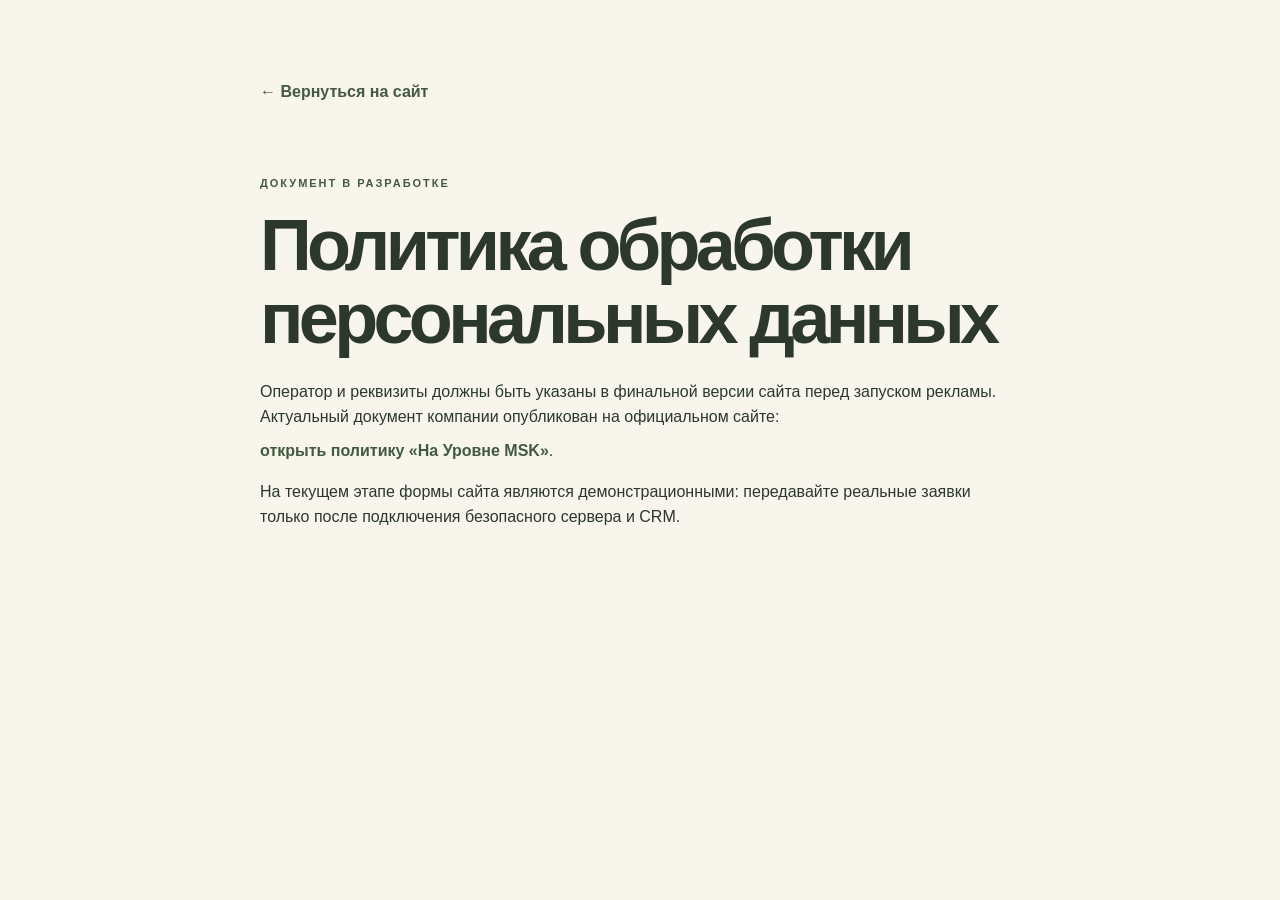
==== commit 9e9d0b32: "Polish country-home landing page, accessibility and conversion UX" ====
--- a/privacy.html
+++ b/privacy.html
@@ -1 +1 @@
-<!doctype html><html lang="ru"><head><meta charset="UTF-8" /><meta name="viewport" content="width=device-width, initial-scale=1.0" /><title>Политика обработки данных — На Уровне MSK</title><link rel="stylesheet" href="style.css" /></head><body><main class="section-light" style="min-height:100vh;padding:70px 0"><div class="container" style="max-width:760px"><a class="text-link" href="index.html">← Вернуться на сайт</a><p class="eyebrow eyebrow-dark" style="margin-top:70px">ДОКУМЕНТ В РАЗРАБОТКЕ</p><h1 style="font-size:clamp(2.2rem,6vw,4.5rem)">Политика обработки персональных данных</h1><p>Оператор и реквизиты должны быть указаны в финальной версии сайта перед запуском рекламы. Актуальный документ компании опубликован на официальном сайте: <a class="text-link" href="https://naurovne.msk.ru/politika">открыть политику «На Уровне MSK»</a>.</p><p>На текущем этапе формы сайта являются демонстрационными: передавайте реальные заявки только после подключения безопасного сервера и CRM.</p></div></main></body></html>
+<!doctype html><html lang="ru"><head><meta charset="UTF-8" /><meta name="viewport" content="width=device-width, initial-scale=1.0" /><title>Политика обработки данных — На Уровне MSK</title><link rel="stylesheet" href="style.css" /></head><body><main class="section-light" style="min-height:100vh;padding:70px 0"><div class="container" style="max-width:760px"><a class="text-link" href="index.html">← Вернуться на сайт</a><p class="eyebrow eyebrow-dark" style="margin-top:70px">ДОКУМЕНТ В РАЗРАБОТКЕ</p><h1 style="font-size:clamp(2.2rem,6vw,4.5rem)">Политика обработки персональных данных</h1><p>Оператор и реквизиты должны быть указаны в финальной версии сайта перед запуском рекламы. Актуальный документ компании опубликован на официальном сайте: <a class="text-link" href="https://naurovne.msk.ru/">открыть политику «На Уровне MSK»</a>.</p><p>На текущем этапе формы сайта являются демонстрационными: передавайте реальные заявки только после подключения безопасного сервера и CRM.</p></div></main></body></html>
--- a/style.css
+++ b/style.css
@@ -1 +1,22 @@
 :root{--ink:#202321;--muted:#66706a;--paper:#f6f6f1;--sand:#e8e1d3;--olive:#7c876c;--olive-dark:#5e6854;--line:#d9ddd5;--dark:#202623}*{box-sizing:border-box}html{scroll-behavior:smooth}body{margin:0;color:var(--ink);background:var(--paper);font-family:'DM Sans',Arial,sans-serif;font-size:16px;line-height:1.55}a{color:inherit;text-decoration:none}button,input{font:inherit}button{cursor:pointer}h1,h2,h3,p{margin-top:0}h1,h2,h3,.brand strong{font-family:Manrope,Arial,sans-serif}h1{max-width:760px;margin-bottom:24px;font-size:clamp(2.25rem,4.8vw,4.6rem);line-height:1.02;letter-spacing:-.065em}h2{margin-bottom:18px;font-size:clamp(2rem,4vw,3.7rem);line-height:1.05;letter-spacing:-.055em}h3{margin-bottom:9px;line-height:1.2}.container{width:min(1160px,calc(100% - 48px));margin:auto}.site-header{position:sticky;top:0;z-index:10;background:rgba(246,246,241,.9);border-bottom:1px solid rgba(217,221,213,.75);backdrop-filter:blur(16px)}.header-inner{display:flex;align-items:center;gap:25px;min-height:78px}.brand{display:flex;align-items:center;gap:11px;margin-right:auto}.brand-mark{display:grid;place-items:center;width:38px;height:38px;border-radius:11px;background:var(--dark);color:#d9e0c9;font:800 20px Manrope}.brand strong{display:block;font-size:15px;letter-spacing:-.03em}.brand small{display:block;color:var(--muted);font-size:10px;letter-spacing:.08em;text-transform:uppercase}.main-nav{display:flex;align-items:center;gap:22px;color:#56615b;font-size:13px}.main-nav a{transition:color .2s}.main-nav a:hover{color:var(--ink)}.nav-phone{font-weight:700;color:var(--ink)!important}.button{display:inline-flex;align-items:center;justify-content:center;gap:12px;border:1px solid transparent;border-radius:999px;padding:15px 23px;font-weight:700;font-size:14px;transition:transform .2s,background .2s,color .2s}.button:hover{transform:translateY(-2px)}.button-small{padding:11px 15px;font-size:12px}.button-primary{background:var(--olive);color:#fff}.button-primary:hover{background:var(--olive-dark)}.button-ghost{border-color:rgba(255,255,255,.34);color:#fff}.button-ghost:hover{background:#fff;color:var(--dark)}.button-dark{background:var(--dark);color:#fff}.button-dark:hover{background:#3d4a43}.button-back{border:0;background:transparent;color:var(--muted);padding:12px 4px}.menu-toggle{display:none;border:0;background:none;color:var(--ink);font-weight:700}.section-dark{color:#f9fbf4;background:var(--dark)}.section-light{background:var(--paper)}.section-sand{background:var(--sand)}section{padding:110px 0}.eyebrow{margin-bottom:17px;color:#bdc9a8;font-size:11px;font-weight:700;letter-spacing:.18em}.eyebrow-dark{color:var(--olive-dark)}.hero{padding:70px 0 64px;overflow:hidden}.hero-grid{display:grid;grid-template-columns:minmax(0,1fr) minmax(360px,.86fr);align-items:center;gap:65px}.hero-text{max-width:550px;color:#bfc8c0;font-size:18px}.hero-actions{display:flex;flex-wrap:wrap;gap:12px;margin:34px 0 45px}.hero-notes{display:flex;flex-wrap:wrap;gap:18px;color:#c4cdc3;font-size:12px}.hero-notes span{display:flex;align-items:center;gap:8px}.hero-notes i{display:grid;place-items:center;width:27px;height:27px;border:1px solid #69736d;border-radius:50%;color:#dbe2c9;font-style:normal;font-size:10px}.hero-art{position:relative;min-height:515px;border-radius:27px;background:linear-gradient(135deg,#9ba895 0%,#d8d9c8 55%,#ece7d8 100%);overflow:hidden}.sun{position:absolute;top:60px;right:66px;width:120px;height:120px;border-radius:50%;background:#d9c78f;opacity:.75}.ground{position:absolute;right:-15%;bottom:-15%;width:135%;height:54%;background:#6b7865;transform:rotate(-9deg)}.house{position:absolute;z-index:1;background:#f2efe5;box-shadow:17px 16px 0 rgba(48,61,51,.12)}.house span{position:absolute;display:block;background:#7d8e7c}.house-back{right:32px;bottom:170px;width:210px;height:135px;transform:skewY(-10deg)}.house-back:before{content:"";position:absolute;top:-63px;left:-13px;border-left:125px solid transparent;border-right:125px solid transparent;border-bottom:75px solid #4d5b50}.house-back span:first-child{width:42px;height:70px;left:28px;bottom:0;background:#7f947d}.house-back span:last-child{width:49px;height:48px;right:30px;bottom:22px;background:#6c7d71}.house-front{left:34px;bottom:107px;width:300px;height:190px;transform:skewY(-8deg)}.house-front:before{content:"";position:absolute;top:-91px;left:-26px;border-left:176px solid transparent;border-right:176px solid transparent;border-bottom:105px solid #39473d}.house-front span:first-child{left:32px;bottom:26px;width:84px;height:87px;background:#6e826d;border:10px solid #efece1}.house-front span:nth-child(2){right:37px;bottom:23px;width:57px;height:112px;background:#b6a98c}.house-front span:last-child{left:145px;bottom:0;width:47px;height:82px;background:#536356}.art-caption{position:absolute;z-index:2;bottom:26px;left:28px;color:#eff2e7;font-size:11px;letter-spacing:.08em;text-transform:uppercase}.art-caption b{color:#fff;font-size:14px;letter-spacing:0;text-transform:none}.intro-grid,.section-head,.calculator-grid,.tech-grid,.faq-grid,.final-grid{display:grid;grid-template-columns:1fr 1fr;gap:80px}.intro-grid{align-items:end}.intro-lead{max-width:470px;color:var(--muted);font-size:20px;line-height:1.5}.text-link{display:inline-flex;gap:12px;margin-top:10px;color:var(--olive-dark);font-weight:700}.section-head{align-items:end;margin-bottom:42px}.section-note{max-width:390px;margin-bottom:0;color:var(--muted);font-size:14px}.filter-bar{display:flex;flex-wrap:wrap;gap:8px;margin-bottom:24px}.filter{border:1px solid var(--line);border-radius:999px;padding:10px 15px;background:transparent;color:var(--muted);font-size:13px}.filter.active,.filter:hover{border-color:var(--dark);background:var(--dark);color:#fff}.project-grid{display:grid;grid-template-columns:repeat(3,1fr);gap:18px}.project-card{border:1px solid var(--line);border-radius:18px;overflow:hidden;background:#fdfdf9}.project-card.is-hidden{display:none}.project-visual{position:relative;height:270px;overflow:hidden}.visual-a{background:linear-gradient(140deg,#bac5ae,#dfe4d8)}.visual-b{background:linear-gradient(140deg,#c9c0aa,#e4ded1)}.visual-c{background:linear-gradient(140deg,#aeb9b7,#d7ddd3)}.visual-label{position:absolute;z-index:2;top:18px;left:19px;color:#314036;font-size:10px;font-weight:700;letter-spacing:.12em;text-transform:uppercase}.mini-house{position:absolute;right:27px;bottom:18px;width:200px;height:130px;background:#eeeadd;box-shadow:13px 12px 0 rgba(47,62,51,.1)}.mini-house:before{content:"";position:absolute;left:-18px;top:-57px;border-left:118px solid transparent;border-right:118px solid transparent;border-bottom:68px solid #566556}.mini-house b{position:absolute;bottom:0;left:26px;width:51px;height:68px;background:#839680;border:8px solid #ede9dc}.mini-house i{position:absolute;right:25px;bottom:20px;width:50px;height:48px;background:#c4b69b}.visual-b .mini-house:before{border-bottom-color:#8d7764}.visual-c .mini-house:before{border-bottom-color:#475b5a}.project-body{padding:21px}.project-meta{display:flex;gap:13px;margin-bottom:10px;color:var(--olive-dark);font-size:11px;font-weight:700;text-transform:uppercase}.project-body p{min-height:51px;color:var(--muted);font-size:14px}.project-price{display:block;margin:2px 0 15px;color:var(--olive-dark);font-size:15px}.outline-button{border:1px solid var(--line);border-radius:999px;padding:10px 14px;background:transparent;color:var(--ink);font-size:13px;font-weight:700}.outline-button:hover{border-color:var(--ink);background:var(--ink);color:#fff}.catalog-hint{margin:23px 0 0;color:#7b8178;font-size:12px}.calculator-grid{align-items:start;gap:90px}.calculator-intro>p:not(.eyebrow){max-width:450px;color:#60665d;font-size:17px}.trust-line{display:flex;align-items:center;gap:10px;margin-top:35px;color:#68705f;font-size:13px}.trust-icon{display:grid;place-items:center;width:25px;height:25px;border-radius:50%;background:var(--olive);color:#fff}.quiz-card{padding:29px;border-radius:22px;background:#fbfbf7;box-shadow:0 20px 55px rgba(71,71,54,.11)}.quiz-top{display:flex;justify-content:space-between;margin-bottom:12px;color:#7c827a;font-size:12px;font-weight:700}.progress{height:4px;margin-bottom:34px;border-radius:4px;background:#e4e6dc}.progress span{display:block;width:16.66%;height:100%;border-radius:4px;background:var(--olive);transition:width .3s}.quiz-step{display:none;border:0;padding:0;margin:0}.quiz-step.active{display:block;animation:fade .25s ease}.quiz-step legend{margin-bottom:23px;font:700 clamp(1.3rem,2.5vw,1.65rem) Manrope;letter-spacing:-.04em}.choice-grid{display:grid;grid-template-columns:repeat(2,1fr);gap:9px}.choice-grid label{position:relative}.choice-grid input{position:absolute;opacity:0}.choice-grid span{display:block;padding:15px;border:1px solid var(--line);border-radius:12px;color:#59625a;font-size:13px;cursor:pointer}.choice-grid input:checked+span,.choice-grid span:hover{border-color:var(--olive);background:#eef1e8;color:var(--ink)}.field-label{display:block;margin:0 0 6px;color:#687069;font-size:12px}.field{width:100%;margin-bottom:15px;border:1px solid var(--line);border-radius:11px;padding:13px;background:#fff;outline:none}.field:focus{border-color:var(--olive);box-shadow:0 0 0 3px #e3e9da}.consent{display:flex;gap:8px;color:#737b71;font-size:11px}.consent input{margin-top:3px;accent-color:var(--olive)}.quiz-actions{display:flex;align-items:center;gap:15px;margin-top:28px}.quiz-error{min-height:17px;margin:13px 0 0;color:#a14636;font-size:12px}.form-note{display:none;margin-top:17px;padding:13px;border-radius:10px;background:#e8efdf;color:#526447;font-size:12px}.advantage-grid{display:grid;grid-template-columns:repeat(3,1fr);gap:18px}.advantages{padding-bottom:115px}.advantages .section-note{color:#b9c2b8}.advantage-grid article{padding:28px 0;border-top:1px solid #58635a}.advantage-grid article>span{color:#bccba4;font-size:12px;font-weight:700}.advantage-grid h3{margin-top:49px;font-size:22px}.advantage-grid p{max-width:290px;color:#b8c1b8;font-size:14px}.tech-grid{align-items:center}.tech-visual{position:relative;min-height:415px;border-radius:24px;background:#dbe0d4;overflow:hidden}.tech-visual:before{content:"";position:absolute;left:12%;bottom:-31%;width:80%;height:80%;border-radius:50%;background:#c2ccb7}.panel-stack{position:absolute;z-index:1;top:102px;left:21%;width:56%;height:160px;transform:skewY(-9deg) rotate(-5deg)}.panel-stack span{position:absolute;left:0;width:100%;height:100%;border:11px solid #f4f0e2;background:#879b81;box-shadow:12px 12px 0 rgba(72,86,73,.15)}.panel-stack span:nth-child(2){left:18px;top:18px;background:#e1d6bc;z-index:-1}.panel-stack span:nth-child(3){left:36px;top:36px;background:#73846f;z-index:-2}.tech-visual p{position:absolute;z-index:2;bottom:24px;left:27px;color:#4d5f4e;font-size:11px;text-transform:uppercase;letter-spacing:.12em}.tech-visual p b{font-size:15px;letter-spacing:0;text-transform:none}.tech-copy>p:not(.eyebrow){max-width:510px;color:var(--muted);font-size:17px}.tech-list{margin-top:30px}.tech-list>div{display:flex;gap:18px;padding:17px 0;border-top:1px solid var(--line)}.tech-list b{color:var(--olive-dark);font-size:12px}.tech-list span{display:grid;gap:3px;color:var(--muted);font-size:13px}.tech-list strong{color:var(--ink)}.step-list{display:grid;grid-template-columns:repeat(3,1fr);gap:0;border-top:1px solid var(--line)}.step-list li{display:flex;gap:15px;min-height:150px;padding:24px 25px 24px 0;border-bottom:1px solid var(--line);list-style:none}.step-list span{color:var(--olive-dark);font-size:12px;font-weight:700}.step-list h3{font-size:18px}.step-list p{margin:0;color:var(--muted);font-size:13px}.faq-grid{align-items:start}.faq-grid>div>p:not(.eyebrow){max-width:400px;color:#686f66}.accordion details{border-top:1px solid #c9c8bc;padding:20px 0}.accordion details:last-child{border-bottom:1px solid #c9c8bc}.accordion summary{cursor:pointer;font:700 17px Manrope;list-style:none}.accordion summary::-webkit-details-marker{display:none}.accordion summary:after{float:right;content:'+';font-size:22px;font-weight:400;color:var(--olive-dark)}.accordion details[open] summary:after{content:'−'}.accordion details p{max-width:590px;margin:13px 25px 0 0;color:#656c62;font-size:14px}.final-cta{padding:75px 0}.final-grid{align-items:center}.final-grid h2{max-width:700px}.final-grid .button{justify-self:end}.site-footer{padding:66px 0 23px;background:#151a17;color:#e8eee5}.footer-grid{display:grid;grid-template-columns:1.5fr .7fr .9fr;gap:70px;padding-bottom:55px}.brand-footer{margin-bottom:20px}.footer-note{max-width:320px;margin:0;color:#89938b;font-size:12px}.footer-title{margin-bottom:15px;color:#aab7a7;font-size:11px;font-weight:700;letter-spacing:.1em;text-transform:uppercase}.footer-grid>div>a:not(.brand){display:block;margin:8px 0;color:#d6ddd4;font-size:13px}.footer-bottom{display:flex;justify-content:space-between;padding-top:20px;border-top:1px solid #344139;color:#7f8c81;font-size:11px}.modal{position:fixed;z-index:30;inset:0;display:none;place-items:center;padding:24px;background:rgba(25,31,27,.7)}.modal.open{display:grid}.modal-panel{position:relative;width:min(100%,500px);padding:43px;border-radius:20px;background:var(--paper);box-shadow:0 20px 80px #1118}.modal-panel p:not(.eyebrow){color:var(--muted);font-size:15px}.modal-close{position:absolute;top:13px;right:17px;border:0;background:none;color:var(--muted);font-size:30px}.modal:target{display:grid}@keyframes fade{from{opacity:0;transform:translateY(5px)}to{opacity:1;transform:none}}@media(max-width:900px){.main-nav{gap:13px}.main-nav a{font-size:12px}.header-cta{display:none}.hero-grid,.intro-grid,.section-head,.calculator-grid,.tech-grid,.faq-grid,.final-grid{grid-template-columns:1fr;gap:35px}.hero{padding-top:55px}.hero-art{min-height:410px}.project-grid{grid-template-columns:repeat(2,1fr)}.project-card:last-child{grid-column:span 2}.advantage-grid{grid-template-columns:1fr 1fr}.step-list{grid-template-columns:1fr 1fr}.footer-grid{grid-template-columns:1.2fr 1fr 1fr;gap:30px}.final-grid .button{justify-self:start}}@media(max-width:650px){.container{width:min(100% - 32px,1160px)}section{padding:75px 0}.header-inner{min-height:66px}.menu-toggle{display:block;order:3}.main-nav{position:absolute;display:none;top:66px;left:0;right:0;flex-direction:column;align-items:stretch;gap:0;padding:10px 16px 17px;border-bottom:1px solid var(--line);background:var(--paper)}.main-nav.open{display:flex}.main-nav a{padding:12px 0}.hero{padding:43px 0 32px}.hero-grid{gap:30px}.hero-text{font-size:16px}.hero-actions{margin:28px 0 32px}.hero-actions .button{width:100%}.hero-art{min-height:340px}.house-front{left:15px;bottom:77px;transform:scale(.76) skewY(-8deg);transform-origin:left bottom}.house-back{right:0;bottom:126px;transform:scale(.68) skewY(-10deg);transform-origin:right bottom}.art-caption{left:18px;bottom:18px}.intro-lead{font-size:17px}.section-head{gap:15px;margin-bottom:28px}.project-grid{grid-template-columns:1fr}.project-card:last-child{grid-column:auto}.project-visual{height:235px}.choice-grid{grid-template-columns:1fr}.quiz-card{padding:22px}.advantage-grid,.step-list{grid-template-columns:1fr}.advantage-grid article h3{margin-top:25px}.step-list li{min-height:auto;padding:19px 0}.tech-visual{min-height:300px}.footer-grid{grid-template-columns:1fr 1fr;gap:30px}.footer-grid>div:first-child{grid-column:span 2}.footer-bottom{display:grid;gap:8px}.modal-panel{padding:31px 24px}}
+
+/* Современный загородный уют — первая итерация (отдельная ветка) */
+:root{--paper:#f7f5ed;--sand:#ebe6da;--olive:#6c7752;--olive-dark:#46563d;--ink:#33392f;--dark:#344339;--muted:#77796e;--line:#dfded3}
+body{background:var(--paper);color:var(--ink)}.site-header{background:rgba(250,248,242,.95)}.cozy-hero{padding:48px 0 78px!important;background:#f3efe5;color:#33392f}.cozy-hero-layout{display:grid;grid-template-columns:.94fr 1.06fr;min-height:630px;align-items:center;gap:5%}.cozy-hero-copy{padding:45px 0}.cozy-hero h1{font-size:clamp(3rem,5.6vw,5.4rem);line-height:1.07;letter-spacing:-.065em;max-width:720px}.cozy-hero h1 em,.cozy-section-head h2 em{font-family:Georgia,serif;font-weight:400;color:#768361;letter-spacing:-.05em}.cozy-hero-subtitle{font-size:clamp(1rem,1.5vw,1.15rem);line-height:1.75;max-width:510px;color:#666e60}.cozy-hero .hero-actions{margin:30px 0 43px}.cozy-outline{border-color:#a5aa9a;color:#43503e}.cozy-hero-facts{display:flex;gap:25px;flex-wrap:wrap;border-top:1px solid #d7d6c8;padding-top:25px}.cozy-hero-facts span{max-width:142px;color:#72796d;font-size:12px}.cozy-hero-facts strong{display:block;color:#42503c;font-size:21px;font-family:Manrope,Arial,sans-serif}.cozy-hero-photo{height:610px;position:relative;overflow:hidden;border-radius:240px 240px 15px 15px;background:#cad1be;box-shadow:0 30px 65px rgba(50,59,37,.12)}.cozy-hero-photo img{width:100%;height:100%;object-fit:cover;display:block}.cozy-photo-tag{position:absolute;bottom:20px;left:20px;right:20px;text-align:center;padding:14px;background:rgba(249,247,238,.88);backdrop-filter:blur(12px);border-radius:8px;color:#45503b;font-size:12px;letter-spacing:.07em;text-transform:uppercase}.cozy-projects{background:#f9f7f0}.cozy-section-head h2{max-width:660px}.cozy-project-grid{gap:22px}.cozy-project-grid .project-card{border:1px solid #e6e4d9;background:#fffdf8;border-radius:19px;box-shadow:0 10px 32px rgba(60,68,47,.045);transition:transform .25s,box-shadow .25s}.cozy-project-grid .project-card:hover{transform:translateY(-5px);box-shadow:0 23px 45px rgba(60,68,47,.1)}.cozy-project-visual{display:block;height:290px;background:#d1d6c8}.cozy-project-visual img{width:100%;height:100%;object-fit:cover;display:block;transition:transform .45s}.project-card:hover .cozy-project-visual img{transform:scale(1.045)}.cozy-project-visual .visual-label{background:#fcfaf3;color:#536044;border-radius:99px;padding:9px 12px;letter-spacing:.08em;font-size:10px}.cozy-project-grid .project-body{padding:25px}.cozy-project-grid .project-body h3{font-size:24px}.cozy-project-grid .project-price{font-size:21px;margin:10px 0 22px}.cozy-project-grid .outline-button{width:100%;padding:13px;background:#eef0e7;border:0;color:#45543e}.cozy-catalog-link{display:inline-flex;align-items:center;gap:10px;margin-top:21px;color:#4b6247;font-weight:700;border-bottom:1px solid currentColor;padding-bottom:5px}.filter:focus-visible,.button:focus-visible,.outline-button:focus-visible{outline:3px solid #9eac80;outline-offset:3px}
+@media(max-width:900px){.cozy-hero-layout{grid-template-columns:1fr;gap:20px}.cozy-hero-copy{padding:15px 0}.cozy-hero-photo{height:470px;border-radius:190px 190px 12px 12px;max-width:630px;width:100%;justify-self:center}.cozy-project-grid{grid-template-columns:repeat(2,minmax(0,1fr))}.cozy-project-grid .project-card:last-child{grid-column:auto}}
+@media(max-width:650px){.cozy-hero{padding:28px 0 48px!important}.cozy-hero h1{font-size:clamp(2.75rem,11vw,4rem)}.cozy-hero-subtitle{font-size:15px}.cozy-hero .hero-actions{margin:27px 0}.cozy-hero .hero-actions .button{width:100%}.cozy-hero-facts{gap:16px}.cozy-hero-facts span{flex:1;min-width:95px;font-size:11px}.cozy-hero-facts strong{font-size:18px}.cozy-hero-photo{height:385px;border-radius:150px 150px 10px 10px}.cozy-project-grid{grid-template-columns:1fr}.cozy-project-visual{height:260px}}
+
+/* Редакционная доработка: комфортный первый экран и расширенный каталог */
+.container{width:min(1240px,calc(100% - 64px))}.cozy-hero{padding:28px 0 58px!important}.cozy-hero-layout{min-height:550px;grid-template-columns:1fr 1.04fr;gap:6%}.cozy-hero h1{font-size:clamp(2.8rem,4.5vw,4.85rem);line-height:1.1;letter-spacing:-.058em;max-width:630px}.cozy-hero h1 em{display:inline;font-size:.94em}.cozy-hero-photo{height:540px;border-radius:170px 170px 18px 18px}.cozy-hero-photo img{object-fit:cover;object-position:center 54%}.cozy-hero-subtitle{font-size:17px}.cozy-project-grid{grid-template-columns:repeat(3,minmax(0,1fr))}.cozy-project-grid .project-card:last-child{grid-column:auto}.cozy-project-visual{height:255px}.real-project-image:after{content:"Фото объекта — на сайте компании";position:absolute;bottom:0;left:0;right:0;padding:10px 15px;background:rgba(36,48,38,.78);color:white;font-size:11px}.project-body p{min-height:66px}.cozy-hero-facts{gap:20px}.cozy-hero-facts span{max-width:160px}
+@media(max-width:900px){.cozy-hero-layout{grid-template-columns:1fr}.cozy-hero-photo{height:460px}.cozy-project-grid{grid-template-columns:repeat(2,minmax(0,1fr))}}
+@media(max-width:650px){.container{width:calc(100% - 32px)}.cozy-hero h1{font-size:clamp(2.65rem,10vw,3.8rem)}.cozy-hero-photo{height:340px;border-radius:110px 110px 12px 12px}.cozy-project-grid{grid-template-columns:1fr}.cozy-project-visual{height:245px}.cozy-hero-facts{gap:12px}}
+
+/* Social proof / conversion bridge */
+.proof-strip{padding:72px 0;background:#e9ecdf}.proof-inner{display:grid;grid-template-columns:1.3fr 1fr;gap:70px;align-items:center}.proof-inner h2{max-width:570px}.proof-inner p:not(.eyebrow){max-width:550px;color:#59635b}.proof-links{display:flex;flex-wrap:wrap;gap:12px;justify-content:flex-end}.proof-links .button{white-space:nowrap}.consent a{text-decoration:underline;text-underline-offset:3px}.modal-panel .text-link{display:block;margin-top:18px}.quiz-card .form-note{line-height:1.5}@media(max-width:800px){.proof-inner{grid-template-columns:1fr;gap:20px}.proof-links{justify-content:flex-start}.proof-strip{padding:52px 0}}@media(max-width:440px){.proof-links .button{width:100%}}
+
+/* Финальная дизайн-система: тёплый загородный минимализм */
+:root{--paper:#f8f5ed;--sand:#eee6d9;--olive:#6d7d51;--olive-dark:#445a40;--dark:#263c32;--ink:#2c382e;--muted:#67746a;--line:#dddcd0}
+body{background:var(--paper);-webkit-font-smoothing:antialiased}html{scroll-padding-top:85px}::selection{background:#b5c7a1;color:#203a2d}.site-header{box-shadow:0 5px 30px rgba(38,60,50,.04)}.brand-mark{background:#2b4437;color:#f2dfb9}.brand strong{font-size:16px}.header-cta{background:#354b38;color:#fff}.header-cta:hover{background:#536c4c}.cozy-hero{position:relative;background:radial-gradient(circle at 3% 90%,#e8dfce 0,transparent 36%),linear-gradient(115deg,#f5f1e7,#f1eddf)!important}.cozy-hero:before{content:"";position:absolute;width:290px;height:290px;left:-145px;top:-140px;border:1px solid #d4c6a6;border-radius:50%;opacity:.5}.cozy-hero h1{font-size:clamp(3.1rem,4.5vw,5.1rem);line-height:1.07;letter-spacing:-.06em}.cozy-hero h1 em{color:#73875c}.cozy-hero-photo{box-shadow:0 24px 55px rgba(33,54,39,.17)}.cozy-hero-photo img{filter:saturate(.93) contrast(1.03)}.cozy-photo-tag{letter-spacing:.13em;font-size:10px}.eyebrow{font-size:11px;letter-spacing:.18em}.intro{padding:85px 0}.intro h2{max-width:620px}.cozy-projects{background:linear-gradient(180deg,#faf9f3,#f2eee3)}.cozy-project-grid .project-card{box-shadow:0 12px 38px rgba(45,60,43,.06);border-radius:16px}.cozy-project-grid .project-body h3{font-size:23px}.project-price{color:#425a42!important}.cozy-project-grid .outline-button{background:#e8ede2;transition:background .2s}.cozy-project-grid .outline-button:hover{background:#334b3c}.calculator{background:linear-gradient(135deg,#e9dfcc,#f4efe5)}.quiz-card{border:1px solid #e5e1d6;box-shadow:0 25px 70px rgba(49,59,42,.09)}.choice-grid input:focus-visible+span{outline:3px solid #738b65;outline-offset:2px}.experience-banner{position:relative;overflow:hidden;padding:115px 0;background:radial-gradient(ellipse at 85% 35%,#65785c 0,transparent 42%),radial-gradient(ellipse at 10% 90%,#516c5d 0,transparent 45%),linear-gradient(120deg,#233d32,#354e3d);color:#fff}.experience-banner:before{content:"";position:absolute;right:-5%;top:-50%;width:640px;height:640px;border:1px solid rgba(255,255,255,.15);border-radius:50%;box-shadow:0 0 0 75px rgba(255,255,255,.035),0 0 0 150px rgba(255,255,255,.02)}.experience-content{position:relative;z-index:1}.experience-content h2{font-size:clamp(3rem,6vw,6rem);max-width:760px}.experience-content h2 em{font-family:Georgia,serif;color:#d7c8a4;font-weight:400}.experience-content p:not(.eyebrow){max-width:510px;color:#d6e2d8;font-size:18px;margin-bottom:28px}.experience-banner .button{background:#d9c6a0;color:#263c32}.experience-banner .button:hover{background:#f0dfbc}.step-list{margin:0;padding:0}.proof-strip{background:#e8e9dd}.proof-links .button{min-width:210px}.faq{background:#ede7d9}.accordion details[open]{background:rgba(255,255,255,.18)}.accordion summary:focus-visible{outline:3px solid #738b65;outline-offset:4px}.site-footer{background:#1d3028}.footer-bottom{gap:24px}.button,.outline-button,.filter{touch-action:manipulation}.cozy-project-visual img{object-position:center}.real-project-image:after{background:rgba(31,50,37,.82)}
+@media(max-width:900px){.cozy-hero-layout{gap:12px}.cozy-hero-copy{padding:10px 0}.experience-banner{padding:90px 0}}
+@media(max-width:650px){.cozy-hero h1{font-size:clamp(2.6rem,10vw,3.8rem)}.cozy-hero-facts{justify-content:space-between}.cozy-hero-facts span{max-width:31%;min-width:0}.cozy-hero-photo{height:360px}.experience-banner{padding:80px 0}.experience-content h2{font-size:clamp(2.8rem,11vw,4.2rem)}.proof-links .button{white-space:normal}.cozy-project-grid .project-body{padding:22px}.footer-bottom{font-size:11px}}
+@media(prefers-reduced-motion:reduce){html{scroll-behavior:auto}*,*:before,*:after{animation-duration:.01ms!important;transition-duration:.01ms!important}}
